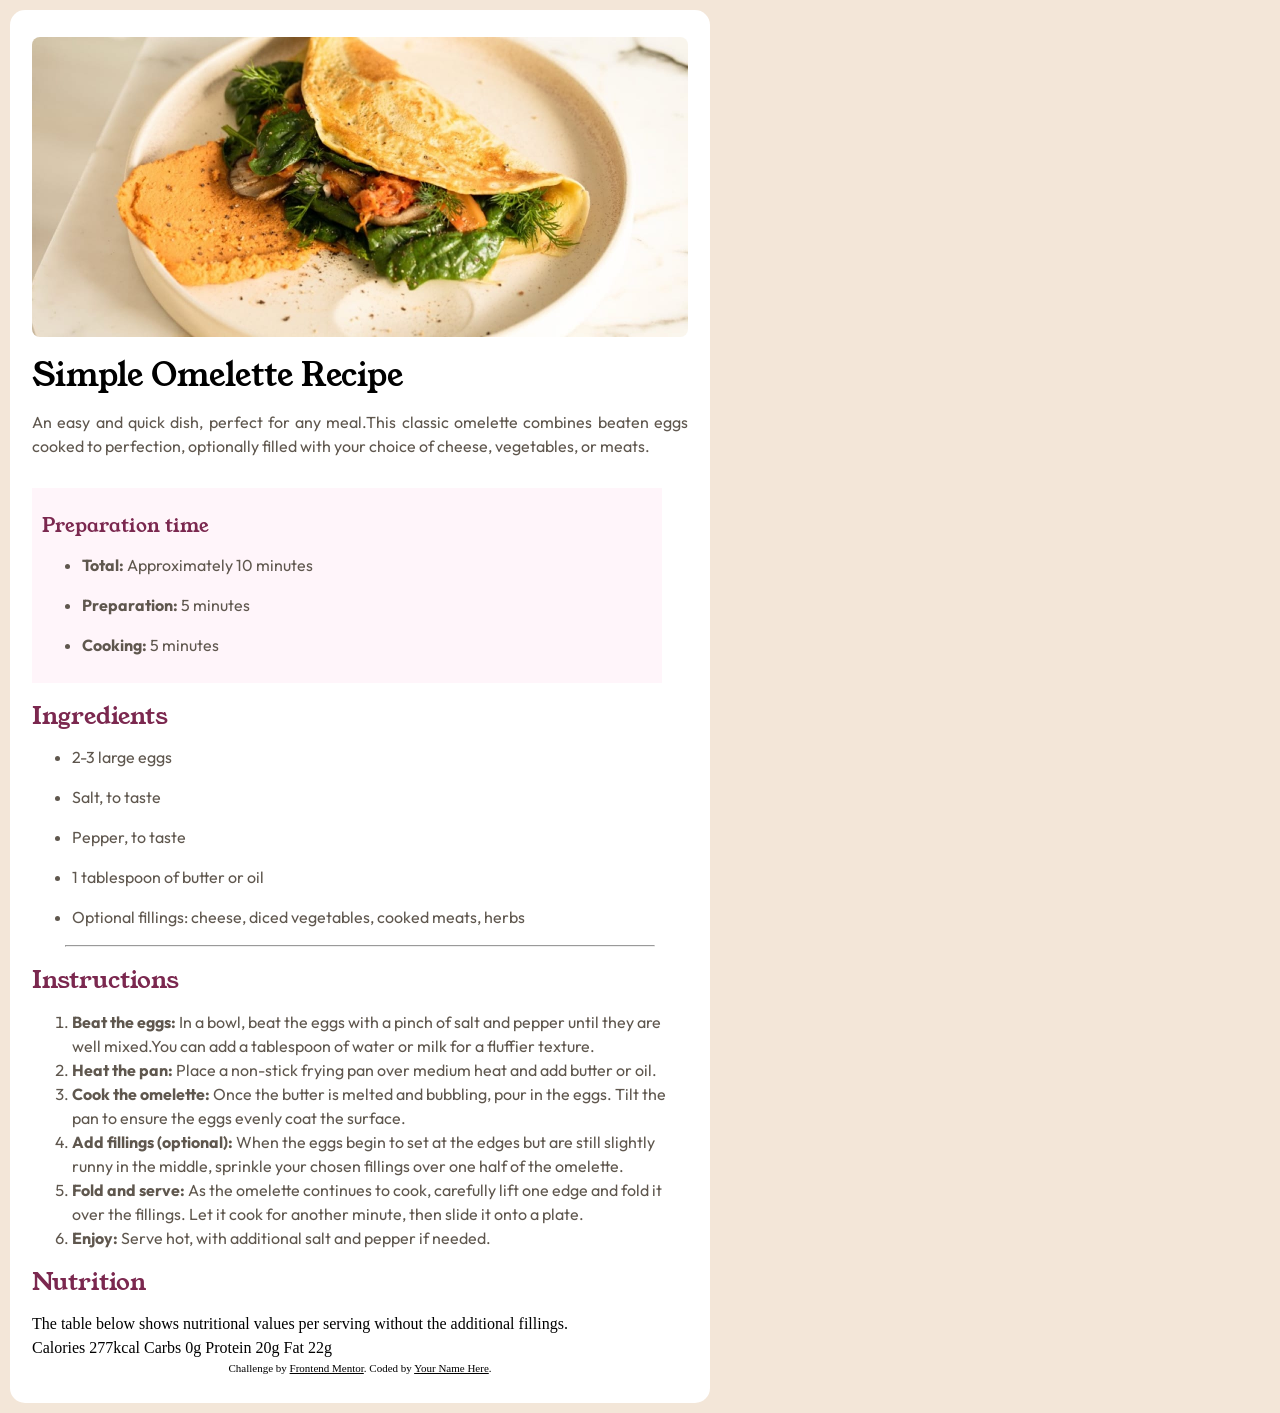
==== recipe-page-main/index.html @ 95e21d8c "fixing fonts,reorganizing and working on the top of the document" ====
<!DOCTYPE html>
<html lang="en">
  <head>
  <meta charset="UTF-8">
  <meta name="viewport" content="width=device-width, initial-scale=1.0">

  <link rel="icon" type="image/png" sizes="32x32" href="./assets/images/favicon-32x32.png">
  
  <title>Frontend Mentor | Recipe page</title>

  <style>
    .attribution { font-size: 11px; text-align: center; }
    .attribution a { color: hsl(228, 45%, 44%); }
  </style>
  <link rel="stylesheet" href="style.css">
  </head>
  <body>
  <main class="card">
    <img src="assets/images/image-omelette.jpeg"alt="omelette"> 
    
    <h1>Simple Omelette Recipe</h1>
    <p class="introduction1">
     An easy and quick dish, perfect for any meal.This classic omelette combines beaten eggs cooked  to perfection, optionally filled with your choice of cheese, vegetables, or meats. 
    </p> 
      
    <section class="paragraph1">
     <h3>Preparation time</h3>
     <ul class="preparation-time_list">
        <li><strong>Total:</strong> Approximately 10 minutes
        </li>
     </ul>
     <ul>
        <li><strong>Preparation:</strong> 5 minutes
        </li>
     </ul>
      <ul>
        <li><strong>Cooking:</strong> 5 minutes
        </li>
     </ul>
    </section>
    
    <section class="paragraph2">
      <h2>Ingredients </h2>
      <ul>
        <li>2-3 large eggs</li>
      </ul>
      
      <ul>
        <li>Salt, to taste</li>
      </ul>
      
      <ul>
        <li>Pepper, to taste</li>
      </ul>
      
      <ul>
        <li>  1 tablespoon of butter or oil</li>
      </ul>
      
      <ul>
        <li>Optional fillings: cheese, diced vegetables, cooked meats, herbs</li>
      </ul>
    </section>

    <hr>
    <section class="paragraph3">
     <h2>Instructions</h2>
      <ol>
      <li>
        <strong>Beat the eggs:</strong> In a bowl, beat the eggs with a pinch of salt and pepper until they are well mixed.You can add a tablespoon of water or milk for a fluffier texture.
      </li>
      <li><strong>Heat the pan:</strong> Place a non-stick frying pan over medium heat and add butter or oil.
      </li>
      <li>
        <strong>Cook the omelette:</strong> Once the butter is melted and bubbling, pour in the eggs. Tilt the pan to ensure 
         the eggs evenly coat the surface. 
      </li>
      <li>
        <strong>Add fillings (optional):</strong> When the eggs begin to set at the edges but are still slightly runny in the 
       middle, sprinkle your chosen fillings over one half of the omelette.
      </li>
      <li>
          <strong>Fold and serve:</strong> As the omelette continues to cook, carefully lift one edge and fold it over the 
        fillings. Let it cook for another minute, then slide it onto a plate.
      </li>
      <li>
        <strong>Enjoy:</strong> Serve hot, with additional salt and pepper if needed.
      </li>
    </ol>
    </section>

 

  



   <section class="paragraph4">
    <h2>Nutrition</h2>

   <p>The table below shows nutritional values per serving without the additional fillings.
   </p>
   Calories
   277kcal

    Carbs
    0g

    Protein
    20g

    Fat
    22g
   </section>
  </main>
  </body>
  <footer>
    <div class="attribution">
     Challenge by <a href="https://www.frontendmentor.io?ref=challenge" target="_blank">Frontend Mentor</a>. 
     Coded by <a href="#">Your Name Here</a>.
    </div>
  </footer>
 
</html>
---- recipe-page-main/style.css ----
@import url('https://fonts.googleapis.com/css2?family=Outfit:wght@100..900&family=Young+Serif&display=swap');

/* Box sizing rules */
*,
*::before,
*::after {
  box-sizing: border-box;
}

/* Prevent font size inflation */
html {
  -moz-text-size-adjust: none;
  -webkit-text-size-adjust: none;
  text-size-adjust: none;
}

/* Remove default margin in favour of better control in authored CSS */
body, h1, h2, h3, h4, p,
figure, blockquote, dl, dd {
  margin-block-end: 0;
}

/* Remove list styles on ul, ol elements with a list role, which suggests default styling will be removed */
ul[role='list'],
ol[role='list'] {
  list-style: none;
}

/* Set core body defaults */
body {
  min-height: 100vh;
  line-height: 1.5;
}

/* Set shorter line heights on headings and interactive elements */
h1, h2, h3, h4,
button, input, label {
  line-height: 1.1;
}

/* Balance text wrapping on headings */
h1, h2,
h3, h4 {
  text-wrap: balance;
}

/* A elements that don't have a class get default styles */
a:not([class]) {
  text-decoration-skip-ink: auto;
  color: currentColor;
}

/* Make images easier to work with */
img,
picture {
  max-width: 100%;
  display: block;
}

/* Inherit fonts for inputs and buttons */
input, button,
textarea, select {
  font-family: inherit;
  font-size: inherit;
}

/* Make sure textareas without a rows attribute are not tiny */
textarea:not([rows]) {
  min-height: 10em;
}

/* Anything that has been anchored to should have extra scroll margin */
:target {
  scroll-margin-block: 5ex;
}
/*beginning of css styling*/


html{
  background-color: hsl(30, 54%, 90%);
}

img{
  max-width: 700px; 
  max-height: 300px;
  border-radius: 8px;
  align-self: center;
}

h1,h2,h3{
  font-family: "Young Serif", serif;
  font-weight: 400;
}

strong, li{
  font-family: "Outfit";
  color: hsl(30, 10%, 34%);
}

.introduction1{
font-family: "Outfit", serif;
font-weight: 400;
color:hsl(30, 10%, 34%);
font-size: 1rem;
text-align: justify;
padding-bottom: 30px;
}

.paragraph1{
  background-color: hsl(330, 100%, 98%); 
  max-width: 630px;
  max-height:300px;
  padding:10px;
}

h2,h3{
color:hsl(332, 51%, 32%) ;
}

hr{
  color: hsl(30, 54%, 90%);
  width: 90%;
}

body{
 max-width: 700px;
 max-height: 1600px;
 padding: 27px;
 margin:10px;
 border-radius: 15px;
 display: flex;
 flex-direction: column;
 align-items: center;
 justify-content: center;
 background-color: white;
}
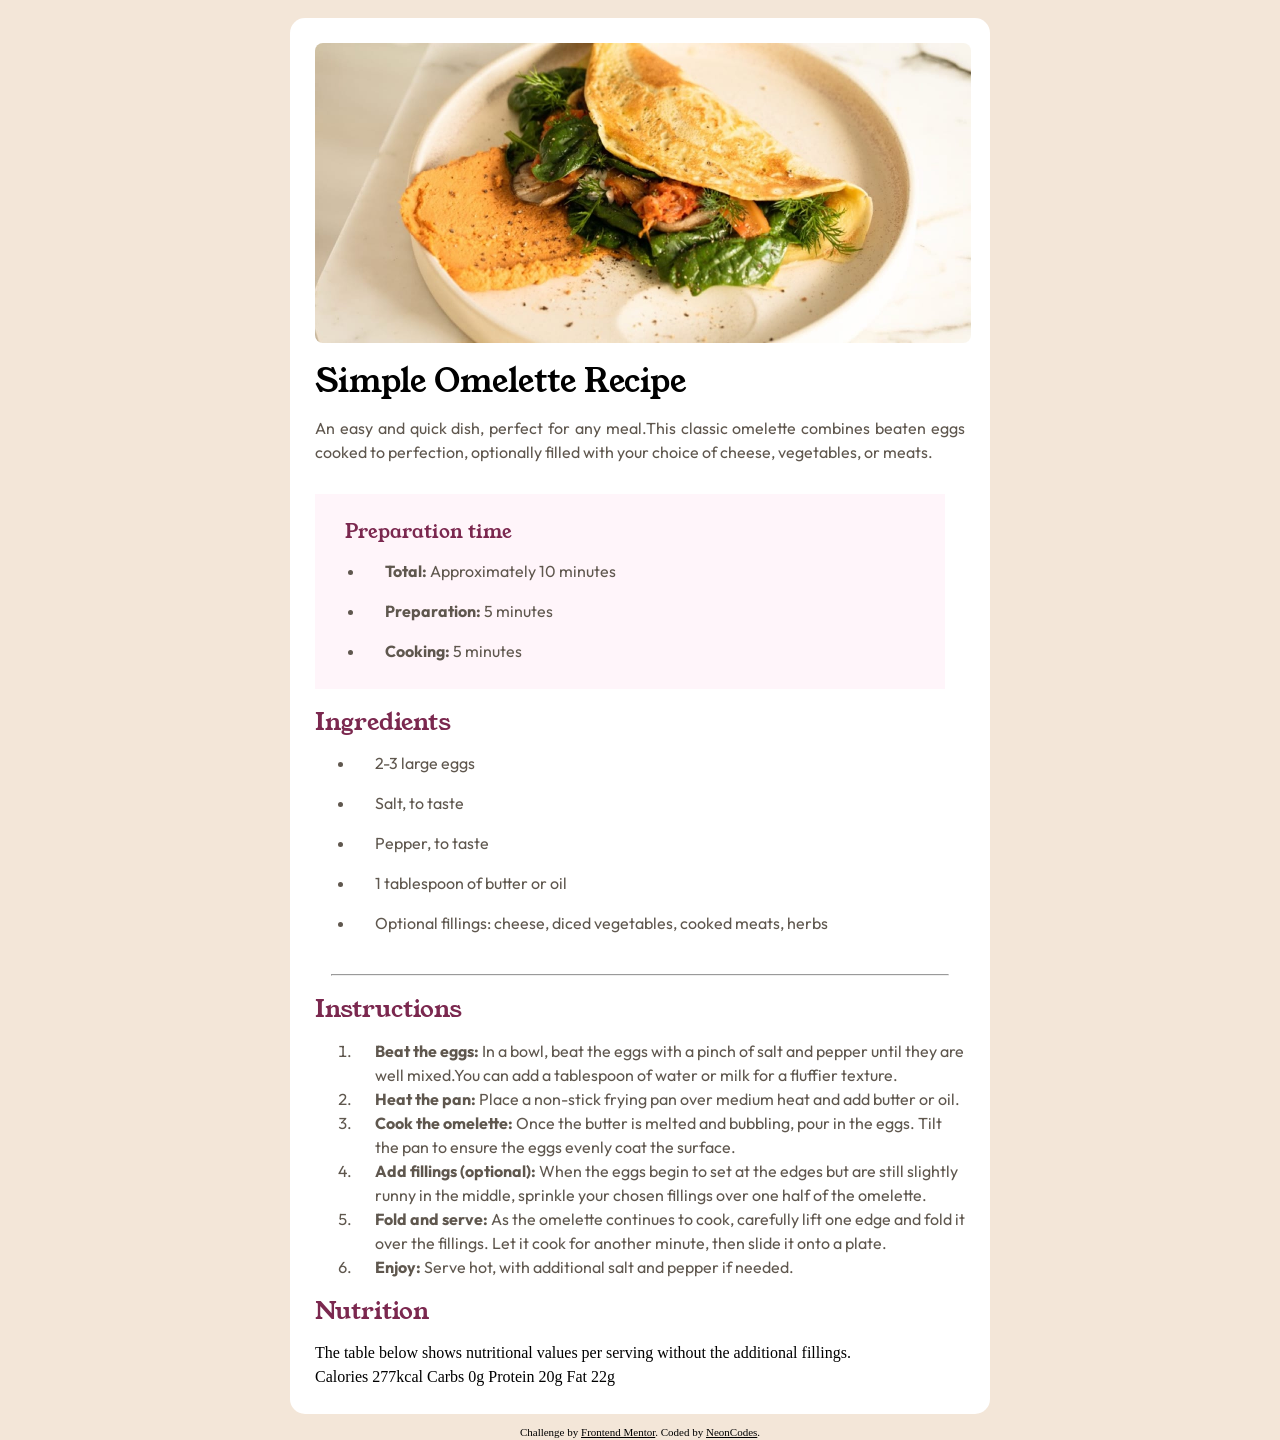
==== commit 5c9cb832: "fix positioning and minor changes" ====
--- a/recipe-page-main/index.html
+++ b/recipe-page-main/index.html
@@ -117,7 +117,7 @@
   <footer>
     <div class="attribution">
      Challenge by <a href="https://www.frontendmentor.io?ref=challenge" target="_blank">Frontend Mentor</a>. 
-     Coded by <a href="#">Your Name Here</a>.
+     Coded by <a href="#">NeonCodes</a>.
     </div>
   </footer>
  
--- a/recipe-page-main/style.css
+++ b/recipe-page-main/style.css
@@ -118,20 +118,30 @@
 color:hsl(332, 51%, 32%) ;
 }
 
+h3, li{
+  padding-left: 20px;
+}
+
+.paragraph2{
+  padding-bottom:15px;
+}
 hr{
-  color: hsl(30, 54%, 90%);
-  width: 90%;
+  color:  hsl(30, 54%, 90%);
+  width: 95%;
+}
+
+main{
+ max-width: 700px;
+ max-height: 1600px;
+ padding: 25px;
+ margin:10px;
+ border-radius: 15px;
+ background-color: white;
 }
 
 body{
- max-width: 700px;
- max-height: 1600px;
- padding: 27px;
- margin:10px;
- border-radius: 15px;
- display: flex;
- flex-direction: column;
- align-items: center;
- justify-content: center;
- background-color: white;
+  display: flex;
+  flex-direction: column;
+  align-items: center;
+  justify-content: center;
 }
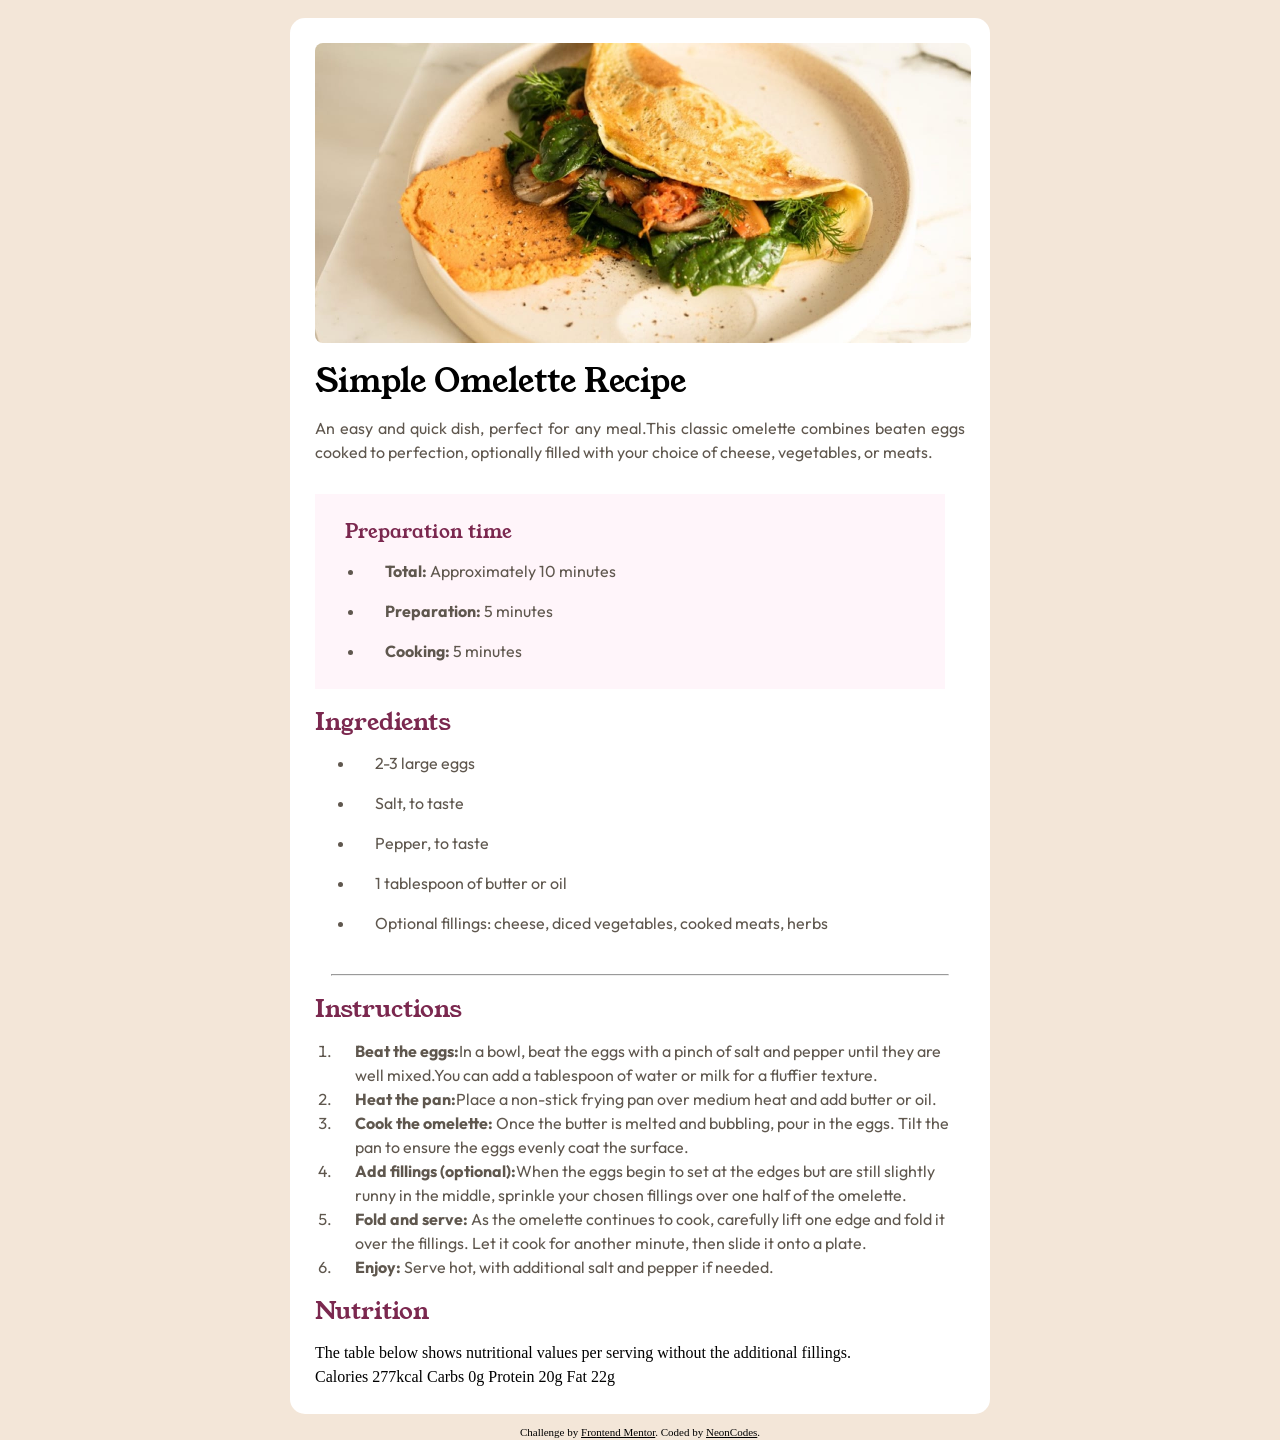
==== commit bd619388: "org" ====
--- a/recipe-page-main/index.html
+++ b/recipe-page-main/index.html
@@ -67,16 +67,15 @@
      <h2>Instructions</h2>
       <ol>
       <li>
-        <strong>Beat the eggs:</strong> In a bowl, beat the eggs with a pinch of salt and pepper until they are well mixed.You can add a tablespoon of water or milk for a fluffier texture.
+        <strong>Beat the eggs:</strong>In a bowl, beat the eggs with a pinch of salt and pepper until they are well mixed.You can add a tablespoon of water or milk for a fluffier texture.
       </li>
-      <li><strong>Heat the pan:</strong> Place a non-stick frying pan over medium heat and add butter or oil.
+      <li><strong>Heat the pan:</strong>Place a non-stick frying pan over medium heat and add butter or oil.
       </li>
       <li>
         <strong>Cook the omelette:</strong> Once the butter is melted and bubbling, pour in the eggs. Tilt the pan to ensure 
-         the eggs evenly coat the surface. 
+         the eggs evenly coat the surface.
       </li>
-      <li>
-        <strong>Add fillings (optional):</strong> When the eggs begin to set at the edges but are still slightly runny in the 
+      <li><strong>Add fillings (optional):</strong>When the eggs begin to set at the edges but are still slightly runny in the 
        middle, sprinkle your chosen fillings over one half of the omelette.
       </li>
       <li>
--- a/recipe-page-main/style.css
+++ b/recipe-page-main/style.css
@@ -118,7 +118,7 @@
 color:hsl(332, 51%, 32%) ;
 }
 
-h3, li{
+h3,li,ol{
   padding-left: 20px;
 }
 
@@ -126,9 +126,10 @@
   padding-bottom:15px;
 }
 hr{
-  color:  hsl(30, 54%, 90%);
+  color: hsl(30, 54%, 90%);
   width: 95%;
 }
+
 
 main{
  max-width: 700px;
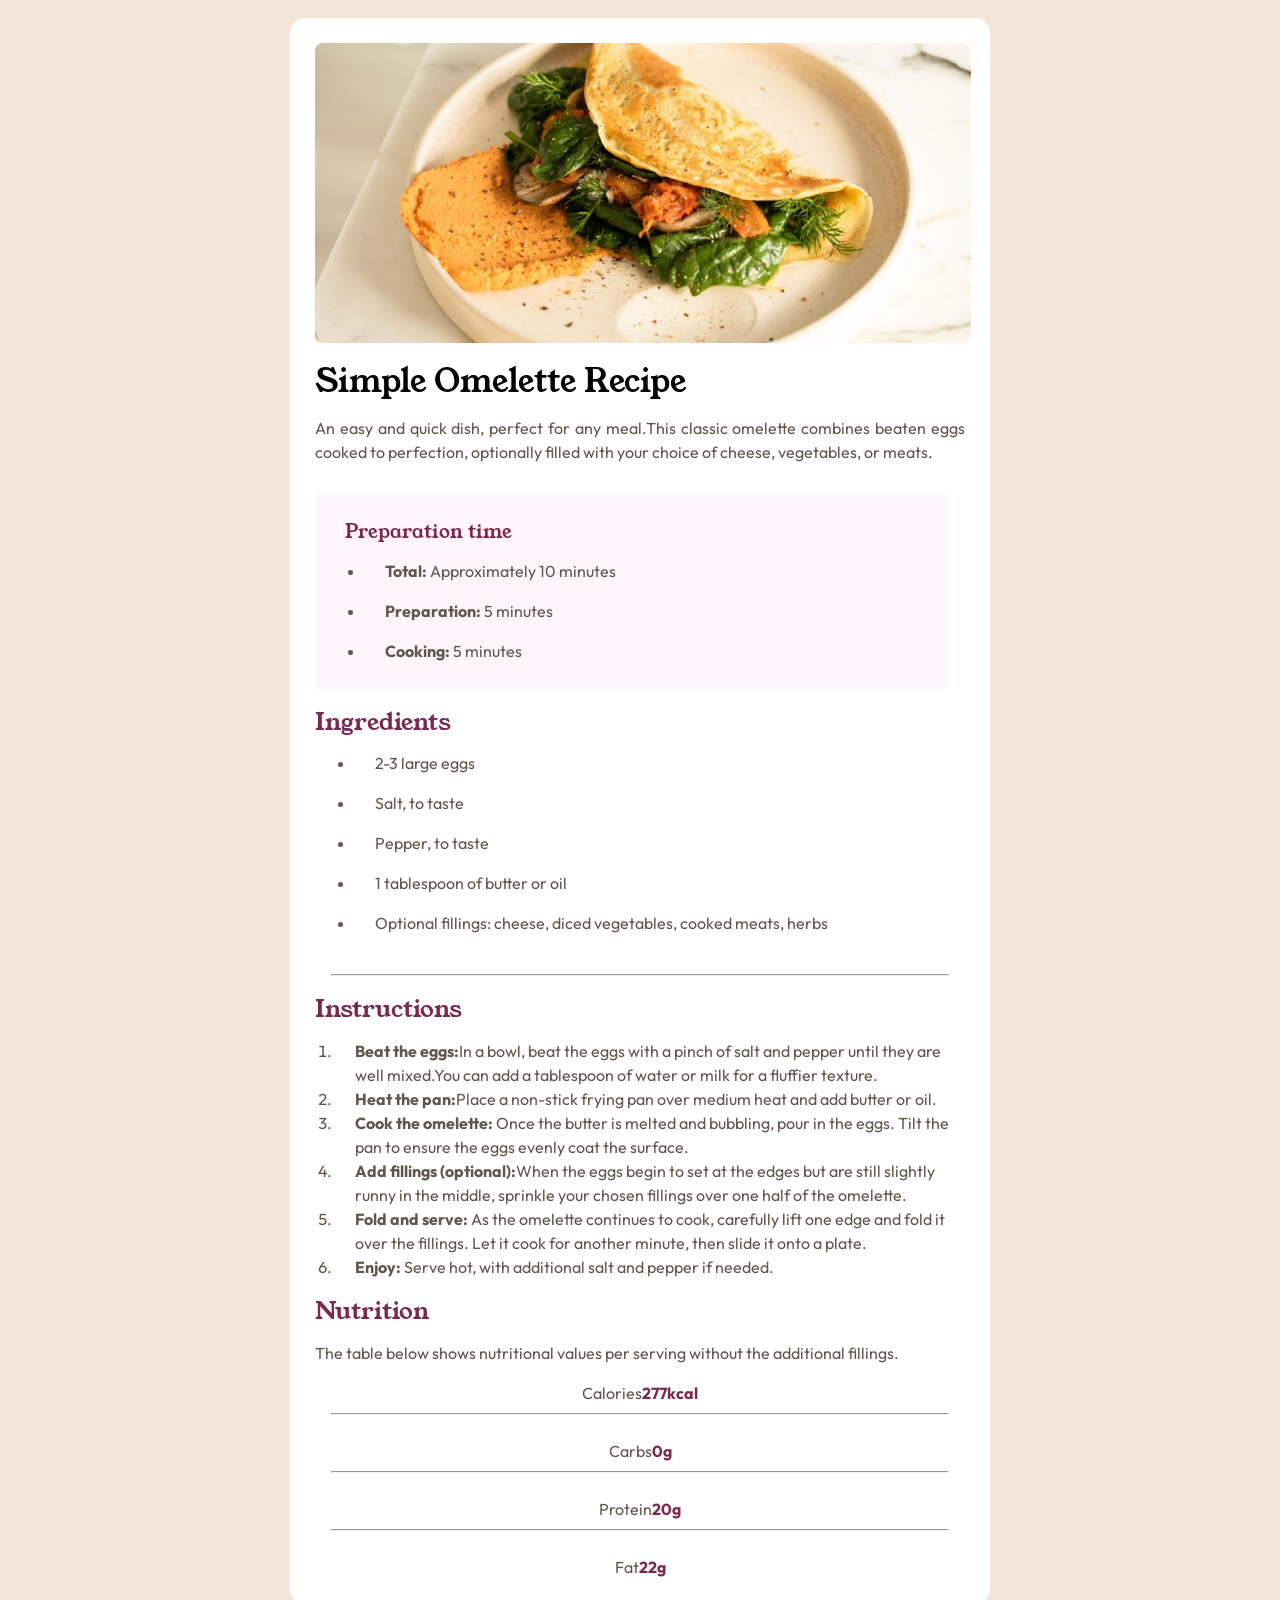
==== commit d3915d6e: "organizing last paragraph" ====
--- a/recipe-page-main/index.html
+++ b/recipe-page-main/index.html
@@ -99,17 +99,19 @@
 
    <p>The table below shows nutritional values per serving without the additional fillings.
    </p>
-   Calories
-   277kcal
-
-    Carbs
-    0g
-
-    Protein
-    20g
-
-    Fat
-    22g
+   <div class="containercalories"><p>Calories</p>
+   <p class="calories">277kcal</p></div>
+   
+   <hr>
+   <div class="containercarbs"> <p> Carbs</p>
+    <p class="carbs">0g</p></div>
+    <hr>
+    <div class="containerprotein"><p>Protein</p>
+    <p class="protein">20g</p></div>
+    <hr>
+    <div class="containerfat"><p> Fat</p>
+   <p class="fat">22g</p></div>
+    
    </section>
   </main>
   </body>
--- a/recipe-page-main/style.css
+++ b/recipe-page-main/style.css
@@ -130,6 +130,22 @@
   width: 95%;
 }
 
+p{
+  font-family: "Outfit";
+  color:hsl(30, 10%, 34%);
+}
+
+.calories,.carbs,.protein,.fat{
+  color: hsl(332, 51%, 32%) ;
+  font-weight: bold;
+  
+}
+.containercalories,.containercarbs,.containerprotein,.containerfat {
+ display:flex;
+  flex-direction: row;
+  align-items: flex-start;
+  justify-content: center;
+}
 
 main{
  max-width: 700px;
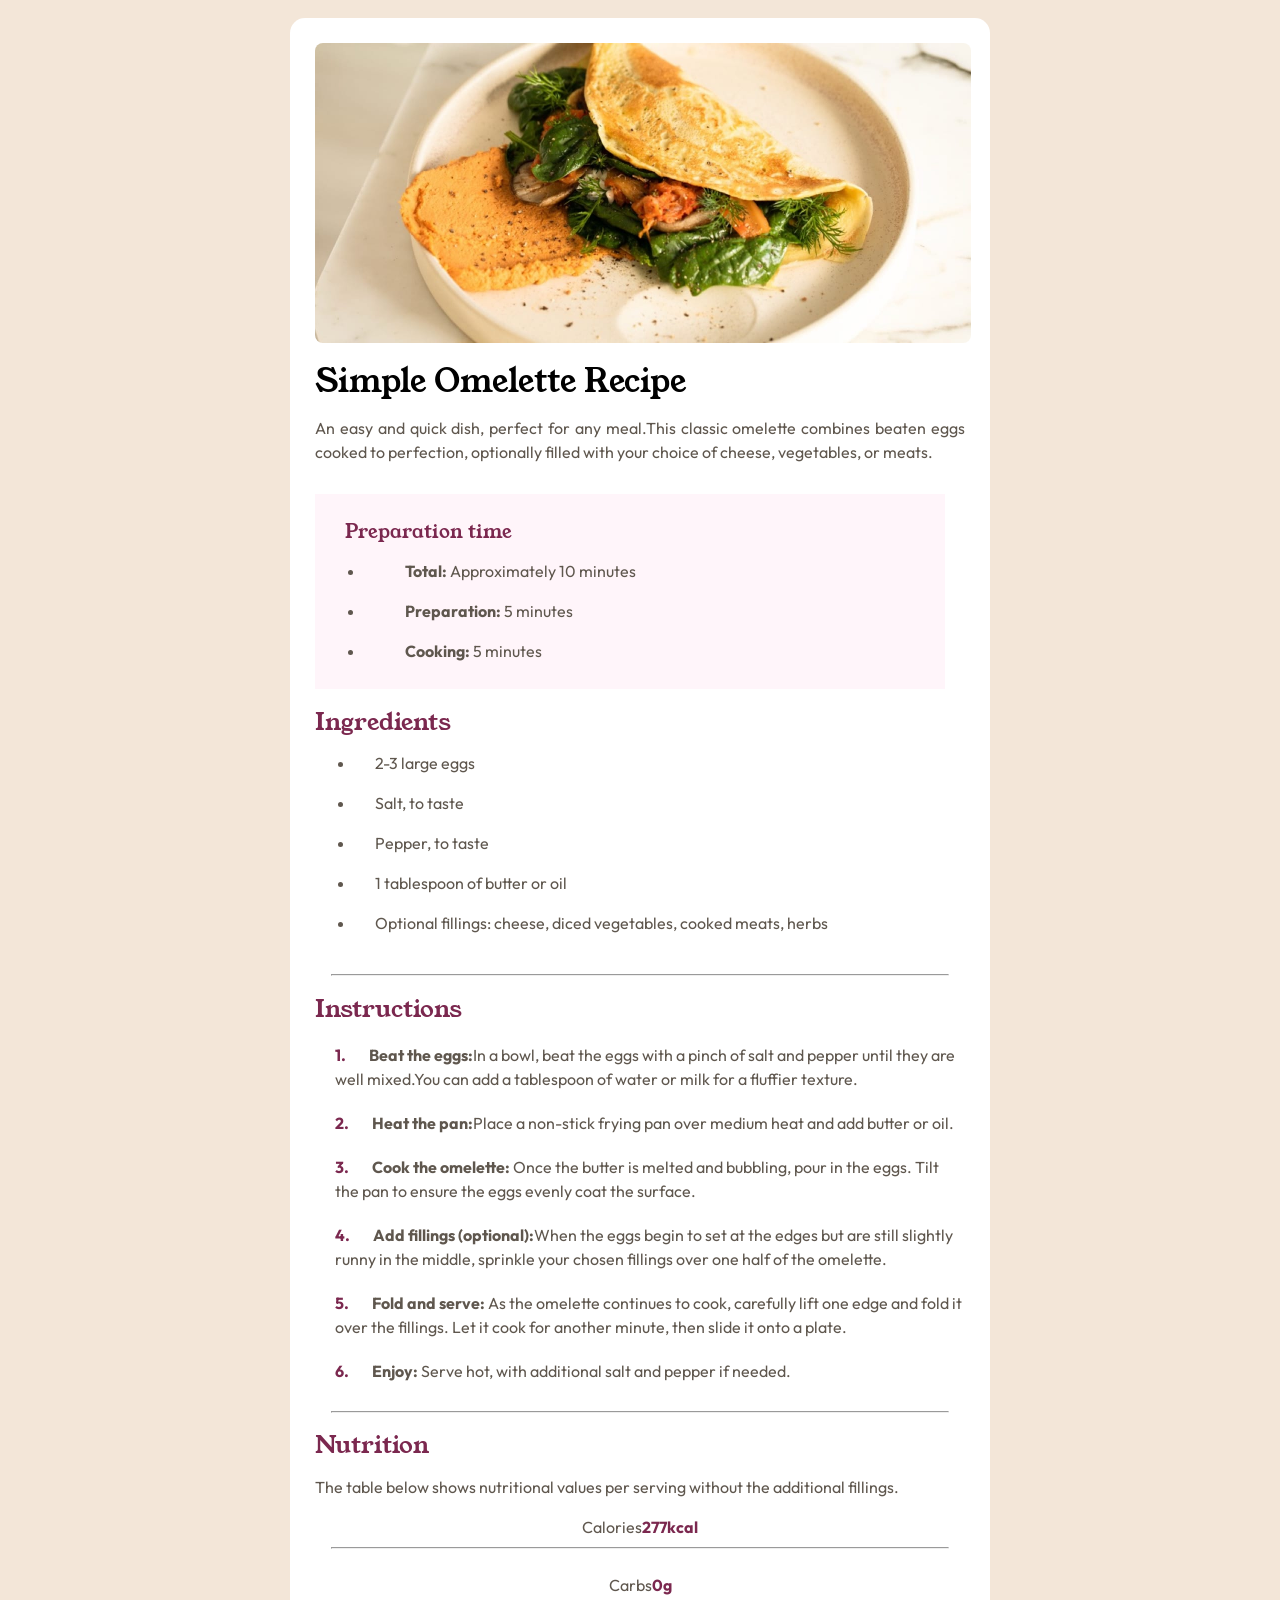
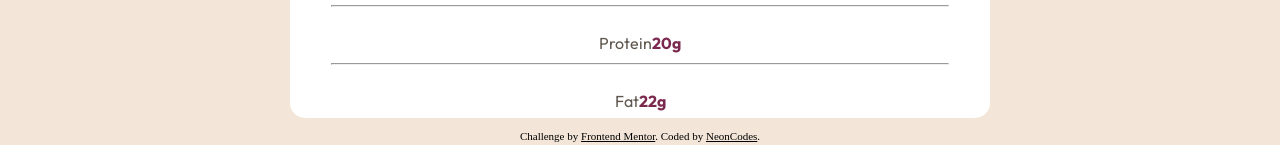
==== commit da629796: "fixing instructions paragraph" ====
--- a/recipe-page-main/index.html
+++ b/recipe-page-main/index.html
@@ -66,33 +66,28 @@
     <section class="paragraph3">
      <h2>Instructions</h2>
       <ol>
-      <li>
+      <li class="step1">
         <strong>Beat the eggs:</strong>In a bowl, beat the eggs with a pinch of salt and pepper until they are well mixed.You can add a tablespoon of water or milk for a fluffier texture.
       </li>
-      <li><strong>Heat the pan:</strong>Place a non-stick frying pan over medium heat and add butter or oil.
+      <li class="step2"><strong>Heat the pan:</strong>Place a non-stick frying pan over medium heat and add butter or oil.
       </li>
-      <li>
-        <strong>Cook the omelette:</strong> Once the butter is melted and bubbling, pour in the eggs. Tilt the pan to ensure 
+       <li class="step3"> <strong>Cook the omelette:</strong> Once the butter is melted and bubbling, pour in the eggs. Tilt the pan to ensure 
          the eggs evenly coat the surface.
       </li>
-      <li><strong>Add fillings (optional):</strong>When the eggs begin to set at the edges but are still slightly runny in the 
+      <li class="step4"><strong>Add fillings (optional):</strong>When the eggs begin to set at the edges but are still slightly runny in the 
        middle, sprinkle your chosen fillings over one half of the omelette.
       </li>
-      <li>
+      <li class="step5">
           <strong>Fold and serve:</strong> As the omelette continues to cook, carefully lift one edge and fold it over the 
         fillings. Let it cook for another minute, then slide it onto a plate.
       </li>
-      <li>
+      <li class="step6">
         <strong>Enjoy:</strong> Serve hot, with additional salt and pepper if needed.
       </li>
     </ol>
     </section>
 
- 
-
-  
-
-
+ <hr>
 
    <section class="paragraph4">
     <h2>Nutrition</h2>
--- a/recipe-page-main/style.css
+++ b/recipe-page-main/style.css
@@ -118,7 +118,7 @@
 color:hsl(332, 51%, 32%) ;
 }
 
-h3,li,ol{
+h3,li,strong{
   padding-left: 20px;
 }
 
@@ -130,6 +130,30 @@
   width: 95%;
 }
 
+ol { 
+  list-style: none; 
+  counter-reset: num;
+  padding: 0; 
+  margin: 0;
+} 
+
+ol li { 
+  counter-increment: num; 
+} 
+
+ol li::before { 
+  content: counter(num) ". "; 
+  color: hsl(332, 51%, 32%) ;
+  font-weight: bold;
+ }
+
+ .step1,.step2,.step3,.step4,.step5,.step6{
+  padding-bottom: 20px;
+ }
+ .step1{
+  padding-top: 20px;
+ }
+
 p{
   font-family: "Outfit";
   color:hsl(30, 10%, 34%);
@@ -138,18 +162,16 @@
 .calories,.carbs,.protein,.fat{
   color: hsl(332, 51%, 32%) ;
   font-weight: bold;
-  
 }
 .containercalories,.containercarbs,.containerprotein,.containerfat {
- display:flex;
+  display: flex;
   flex-direction: row;
-  align-items: flex-start;
-  justify-content: center;
+  align-items:flex-end;
+  justify-content:center;
 }
-
 main{
  max-width: 700px;
- max-height: 1600px;
+ max-height: 1700px;
  padding: 25px;
  margin:10px;
  border-radius: 15px;
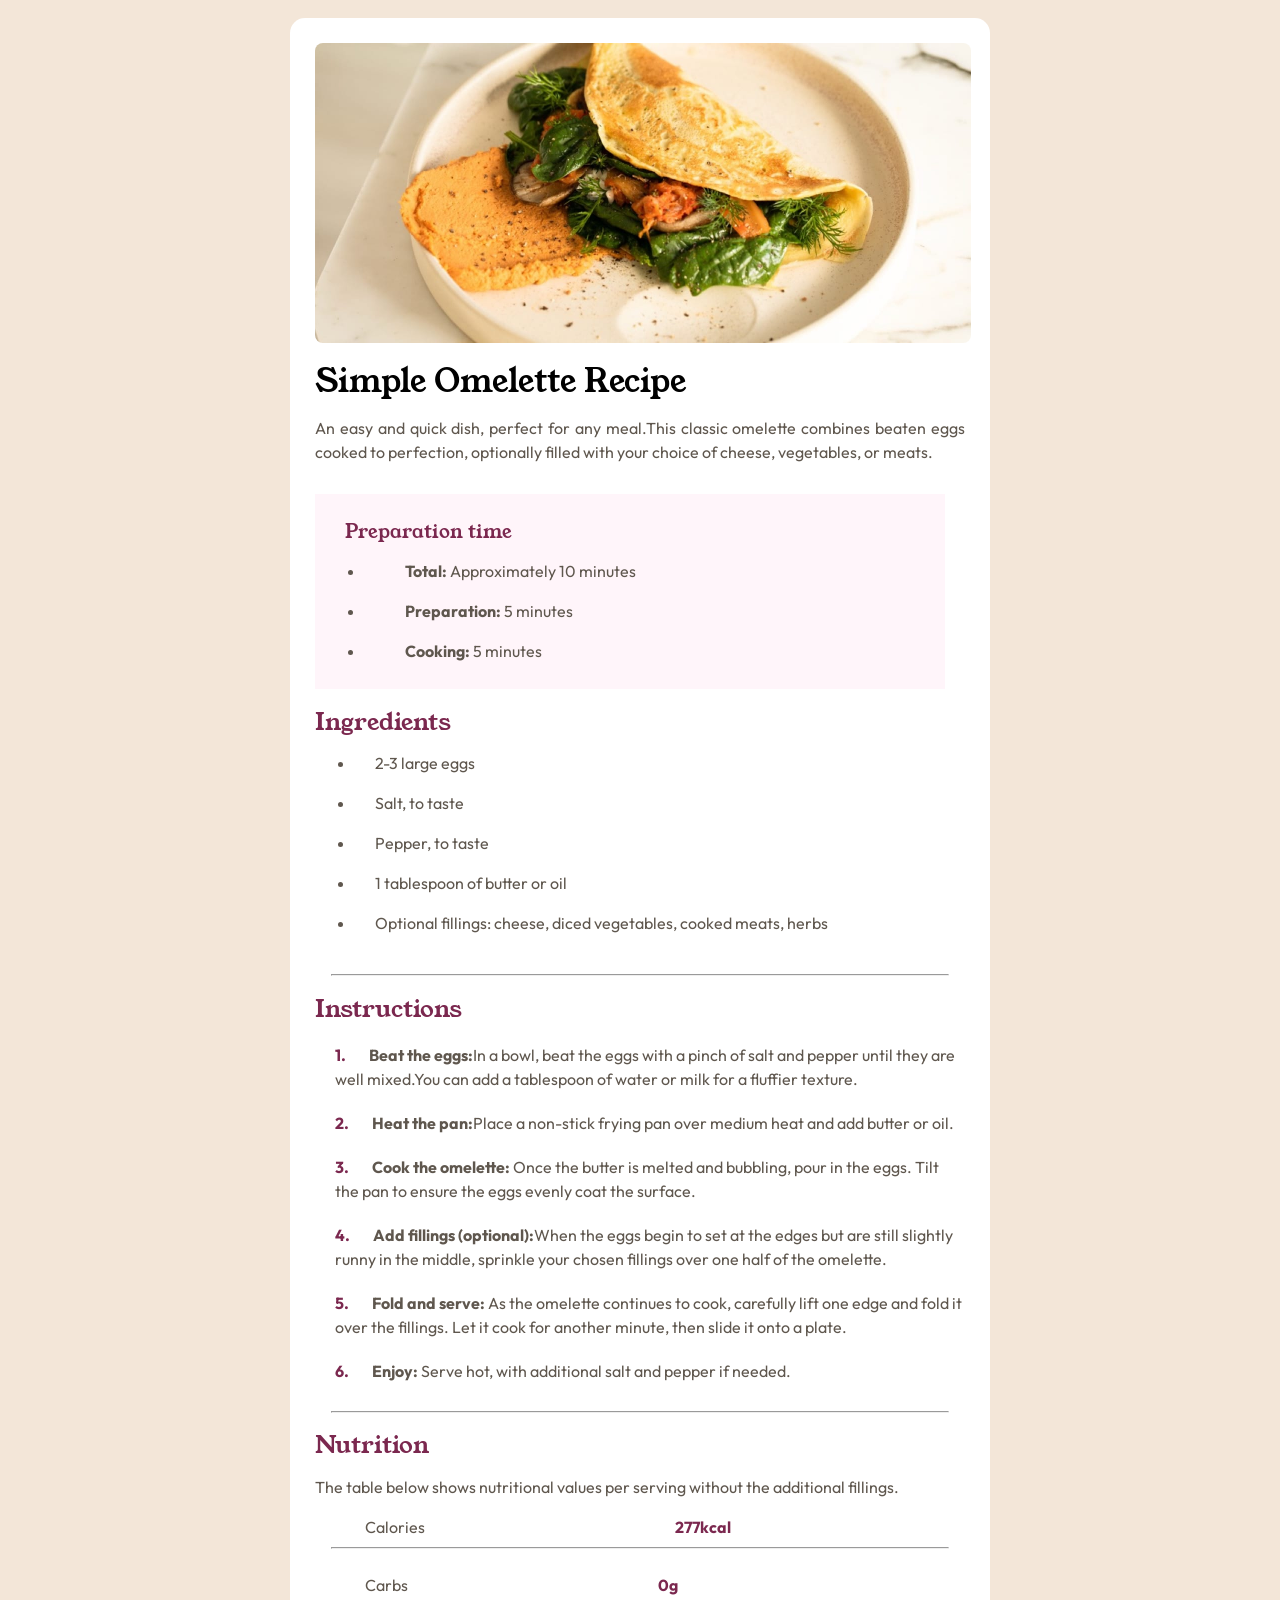
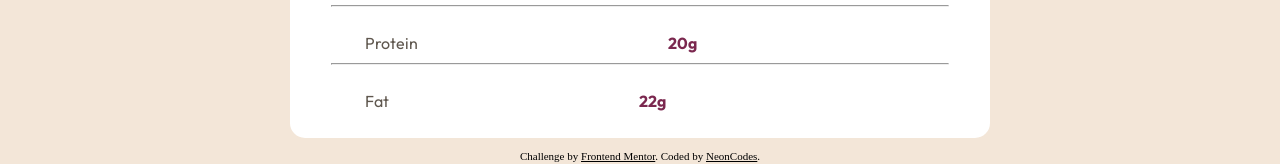
==== commit 0cdfb1d0: "last paragraph" ====
--- a/recipe-page-main/index.html
+++ b/recipe-page-main/index.html
@@ -106,7 +106,7 @@
     <hr>
     <div class="containerfat"><p> Fat</p>
    <p class="fat">22g</p></div>
-    
+  
    </section>
   </main>
   </body>
--- a/recipe-page-main/style.css
+++ b/recipe-page-main/style.css
@@ -163,15 +163,18 @@
   color: hsl(332, 51%, 32%) ;
   font-weight: bold;
 }
+
 .containercalories,.containercarbs,.containerprotein,.containerfat {
-  display: flex;
+ display: flex;
   flex-direction: row;
-  align-items:flex-end;
-  justify-content:center;
+  align-items:flex-start;
+  justify-content:flex-start;
+  gap: 250px;
+  padding-left: 50px;
 }
 main{
  max-width: 700px;
- max-height: 1700px;
+ max-height: 1800px;
  padding: 25px;
  margin:10px;
  border-radius: 15px;
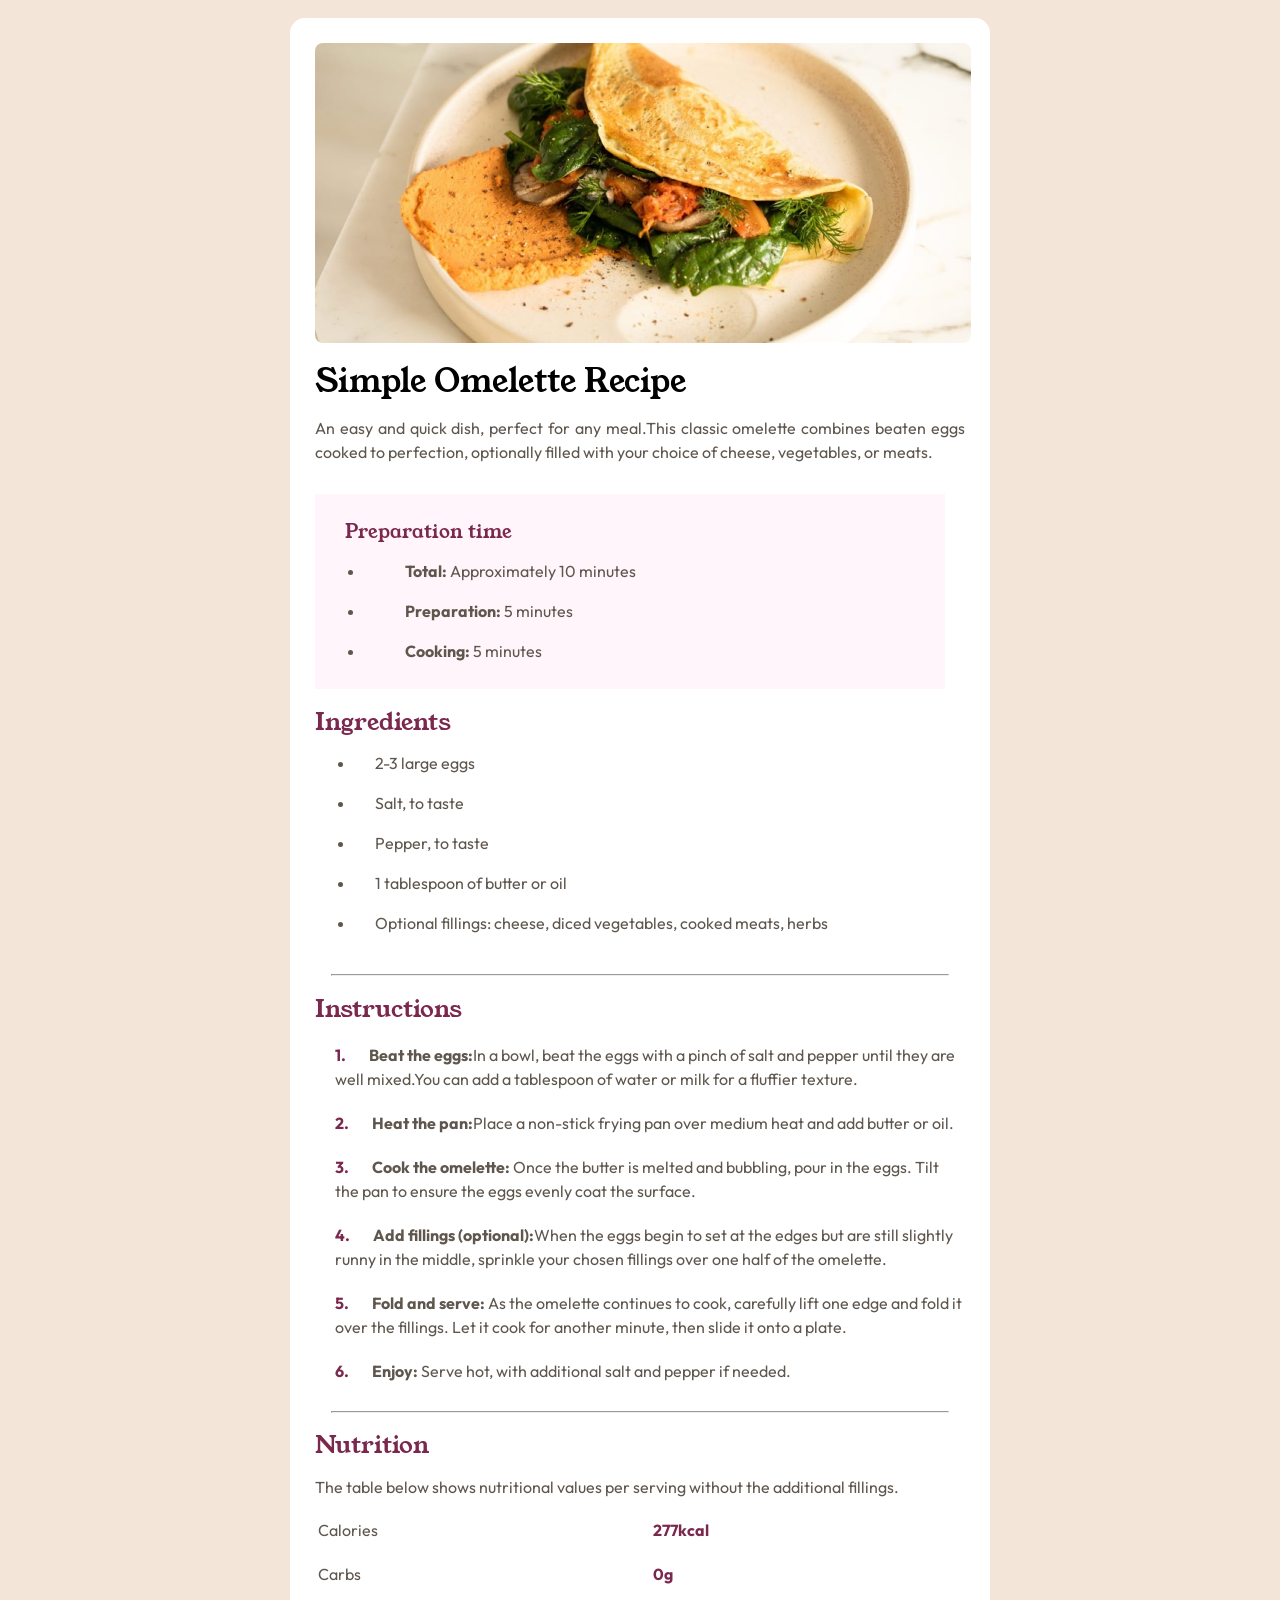
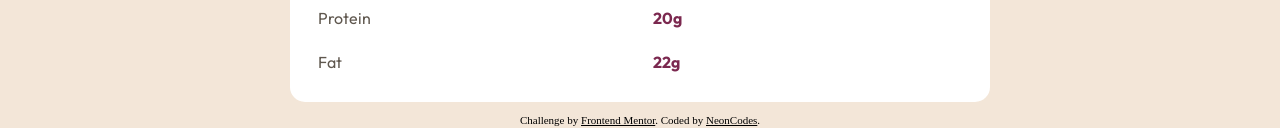
==== commit 025648aa: "fixing table" ====
--- a/recipe-page-main/index.html
+++ b/recipe-page-main/index.html
@@ -91,22 +91,26 @@
 
    <section class="paragraph4">
     <h2>Nutrition</h2>
-
    <p>The table below shows nutritional values per serving without the additional fillings.
    </p>
-   <div class="containercalories"><p>Calories</p>
-   <p class="calories">277kcal</p></div>
-   
-   <hr>
-   <div class="containercarbs"> <p> Carbs</p>
-    <p class="carbs">0g</p></div>
-    <hr>
-    <div class="containerprotein"><p>Protein</p>
-    <p class="protein">20g</p></div>
-    <hr>
-    <div class="containerfat"><p> Fat</p>
-   <p class="fat">22g</p></div>
-  
+   <table style="width: 100%;">
+    <tr>
+   <td><p>Calories</p></td>
+   <td><p class="calories">277kcal</p></td>
+  </tr>
+   <tr>
+    <td><p> Carbs</p></td>
+    <td><p class="carbs">0g</p></td>
+  </tr>
+  <tr>
+    <td><p>Protein</p></td>
+    <td><p class="protein">20g</p></td>
+  </tr>
+  <tr>
+    <td><p> Fat</p></td>
+   <td><p class="fat">22g</p></td>
+  </tr>
+  </table>
    </section>
   </main>
   </body>
--- a/recipe-page-main/style.css
+++ b/recipe-page-main/style.css
@@ -164,14 +164,18 @@
   font-weight: bold;
 }
 
-.containercalories,.containercarbs,.containerprotein,.containerfat {
+/*.containercalories,.containercarbs,.containerprotein,.containerfat {
  display: flex;
   flex-direction: row;
   align-items:flex-start;
   justify-content:flex-start;
   gap: 250px;
   padding-left: 50px;
+}*/
+td{
+  border: 1px white;
 }
+
 main{
  max-width: 700px;
  max-height: 1800px;
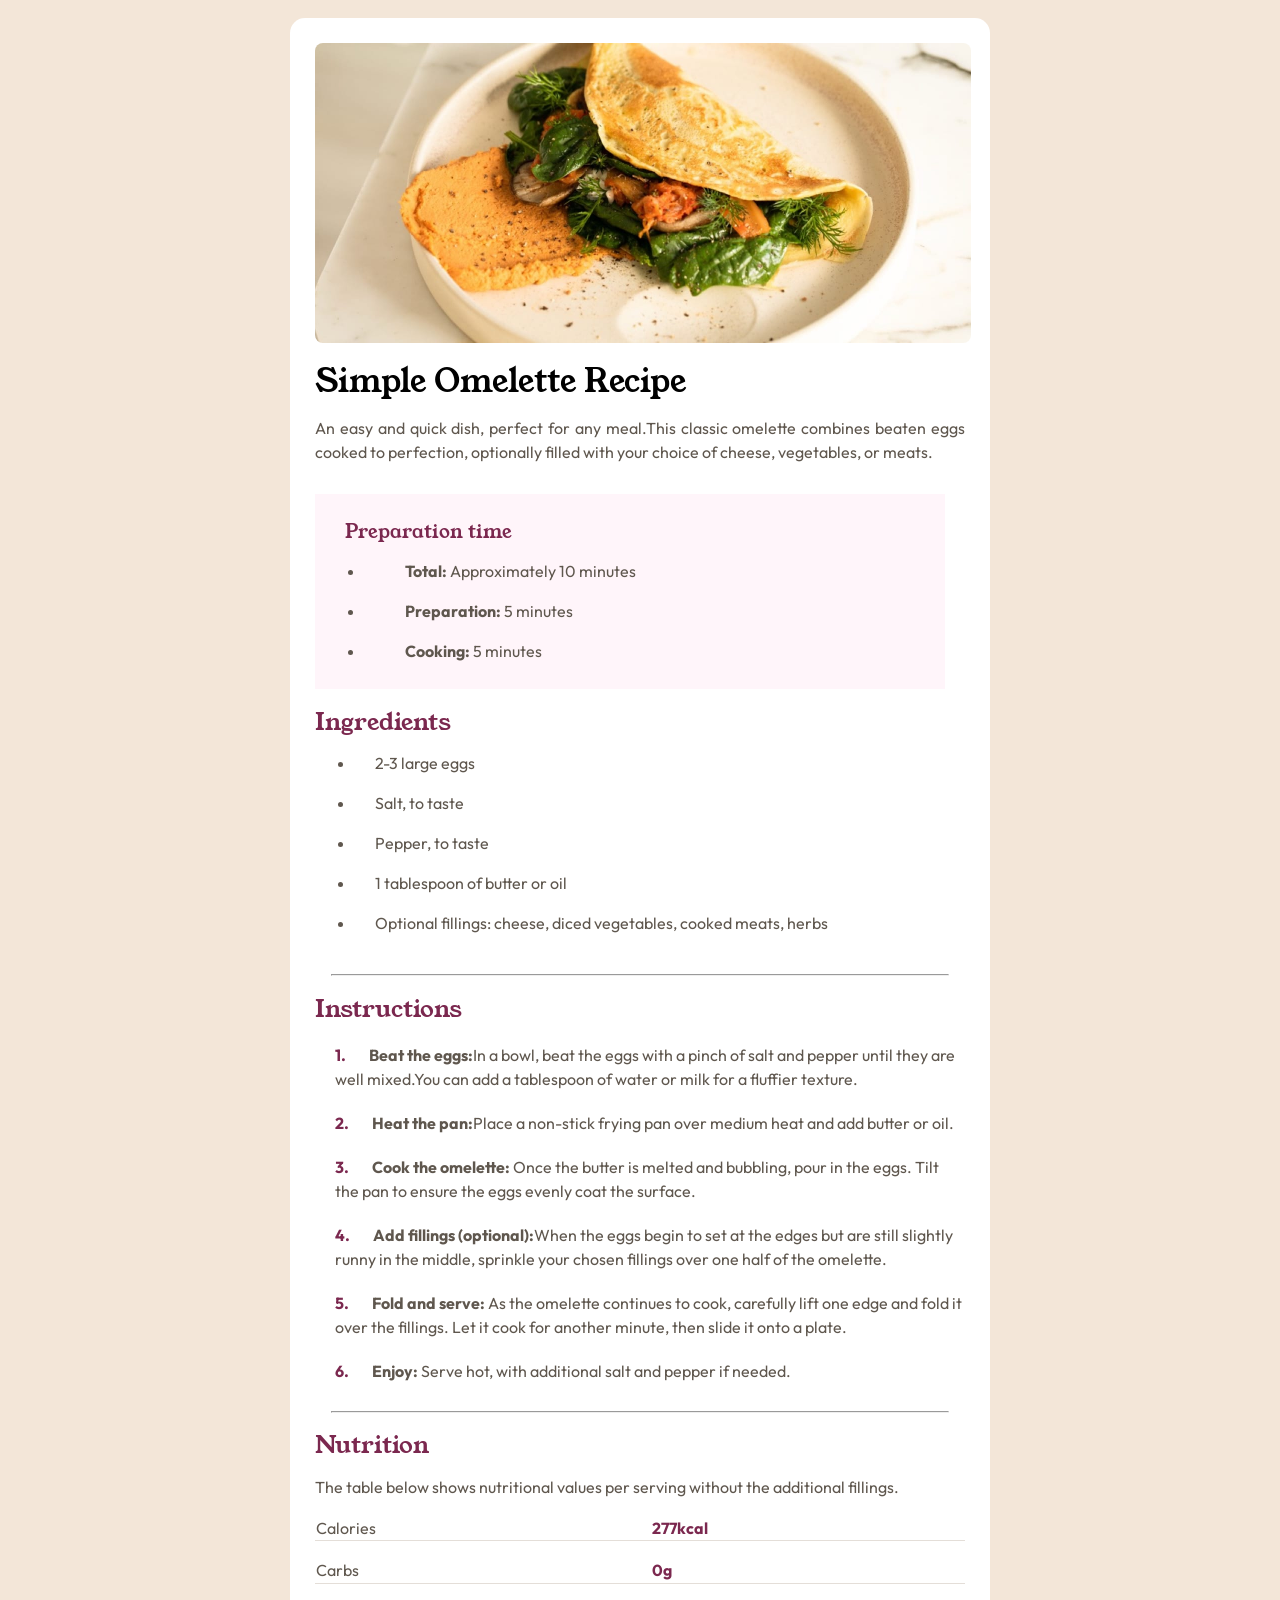
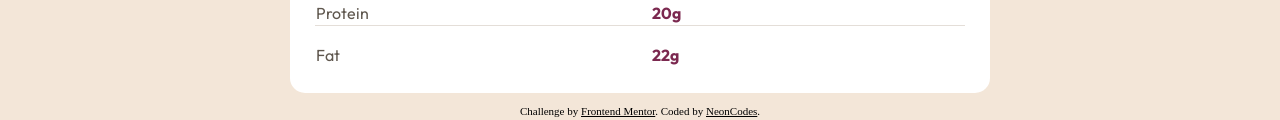
==== commit 748f5e78: "fixing table and grey text tones" ====
--- a/recipe-page-main/index.html
+++ b/recipe-page-main/index.html
@@ -98,14 +98,17 @@
    <td><p>Calories</p></td>
    <td><p class="calories">277kcal</p></td>
   </tr>
+  <tr class="bordered"></tr>
    <tr>
     <td><p> Carbs</p></td>
     <td><p class="carbs">0g</p></td>
   </tr>
+  <tr class="bordered"></tr>
   <tr>
     <td><p>Protein</p></td>
     <td><p class="protein">20g</p></td>
   </tr>
+  <tr class="bordered"></tr>
   <tr>
     <td><p> Fat</p></td>
    <td><p class="fat">22g</p></td>
--- a/recipe-page-main/style.css
+++ b/recipe-page-main/style.css
@@ -126,7 +126,7 @@
   padding-bottom:15px;
 }
 hr{
-  color: hsl(30, 54%, 90%);
+  color:hsl(30, 18%, 87%);
   width: 95%;
 }
 
@@ -176,6 +176,13 @@
   border: 1px white;
 }
 
+table {
+  border-collapse: collapse;
+}
+
+.bordered {
+  border-bottom: 1pt solid hsl(30, 18%, 87%);
+}
 main{
  max-width: 700px;
  max-height: 1800px;
